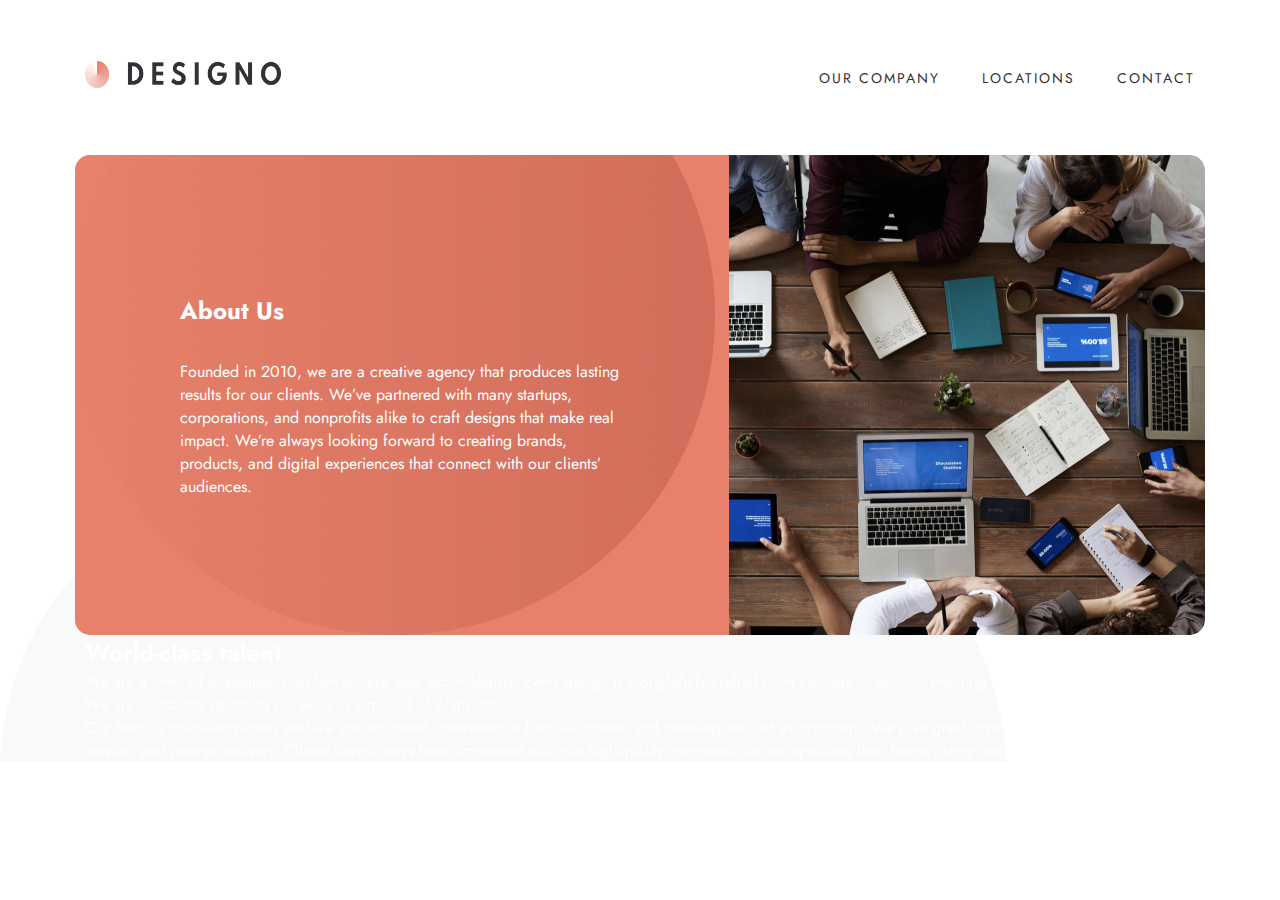
==== about.html @ 3beb3ca3 "finished making the GRAPHIC DESIGN page, started working on the OUR COMPANY link" ====
<!DOCTYPE html>
<html lang="en">

<head>
    <meta charset="UTF-8">
    <meta name="viewport" content="width=device-width, initial-scale=1.0">
    <title>Our Company</title>
    <link rel="preconnect" href="https://fonts.googleapis.com">
    <link rel="preconnect" href="https://fonts.gstatic.com" crossorigin>
    <link href="https://fonts.googleapis.com/css2?family=Jost:ital@0;1&display=swap" rel="stylesheet">
    <link rel="preconnect" href="https://fonts.googleapis.com">
    <link rel="preconnect" href="https://fonts.gstatic.com" crossorigin>
    <link href="https://fonts.googleapis.com/css2?family=Jost:ital,wght@0,500;1,500&display=swap" rel="stylesheet">
    <link rel="stylesheet" href="./style.css">
</head>

<body>
    <header class="header ">
        <section class="container flex">
            <a class="logo" href="./index.html"><img class="logo-header" src="./images/logo-header.png" alt="logo"></a>
            <nav>
                <ul class="menu header_menu flex">
                    <li><a href="./about.html">OUR COMPANY</a></li>
                    <li><a href="#">LOCATIONS</a></li>
                    <li><a href="#">CONTACT</a></li>
                </ul>
            </nav>
        </section>
    </header>
    <main class="main container-bg">
        <section class="container about flex">
            <div class="about__info flex">
                <h2>About Us</h2>
                <p>Founded in 2010, we are a creative agency that produces lasting results for our clients. We’ve
                    partnered with many
                    startups, corporations, and nonprofits alike to craft designs that make real impact. We’re always
                    looking forward to
                    creating brands, products, and digital experiences that connect with our clients’ audiences.</p>
            </div>
            <div class="about__bg">

            </div>
        </section>
        <section class="container talent flex">
            <div class="talent__bg">

            </div>
            <div class="talent__info">
                <h2>World-class talent</h2>
                <p>We are a crew of strategists, problem-solvers, and technologists. Every design is thoughtfully
                    crafted from concept to
                    launch, ensuring success in its given market. We are constantly updating our skills in a myriad of
                    platforms.</p>
                <p>Our team is multi-disciplinary and we are not merely interested in form — content and meaning are
                    just as important. We
                    give great importance to craftsmanship, service, and prompt delivery. Clients have always been
                    impressed with our
                    high-quality outcomes that encapsulates their brand’s story and mission.</p>
            </div>
        </section>
    </main>
    <!-- <footer class="footer">
        <section class="container">
            <article class="touch flex">
                <div class="touch__content">
                    <h2>Let’s talk about<br> your project</h2>
                    <p>Ready to take it to the next level? Contact us today and find out how our expertise can help your
                        business grow.
                    </p>
                </div>
                <a href="#">Get in touch</a>
            </article>
            <section class="container flex bt_line">
                <a class="logo" href="./index.html"><img class="logo-footer" src="./images/logo-footer.png"
                        alt="logo"></a>
                <ul class="menu footer__menu flex">
                    <li><a href="./about.html">OUR COMPANY</a></li>
                    <li><a href="#">LOCATIONS</a></li>
                    <li><a href="#">CONTACT</a></li>
                </ul>
            </section>
            <section class="info flex">
                <article class="info_item">
                    <h2>Designo Central Office</h2>
                    <p>3886 Wellington Street</p>
                    <p>Toronto, Ontario M9C 3J5</p>
                </article>
                <article class="info_item">
                    <h2>Contact Us (Central Office)</h2>
                    <p>P : +1 253-863-8967</p>
                    <p>M : contact@designo.co</p>
                </article>
                <article class="info_item social flex">
                    <a href="#"></a><a href="#"></a><a href="#"></a><a href="#"></a><a href="#"></a>
                </article>
            </section>
    </footer> -->
</body>

</html>
---- style.css ----
* {
  margin: 0;
  box-sizing: border-box;
}
body {
  font-family: "Jost", sans-serif;
  font-style: normal;
  font-weight: 400;
  color: #ffffff;
}
ul {
  list-style: none;
  padding-left: 0;
}
a {
  text-decoration: none;
  color: #333136;
}

.header .container {
  height: 155px;
}

.container {
  max-width: 1130px;
  padding-left: 10px;
  padding-right: 10px;
  margin-left: auto;
  margin-right: auto;
}
.flex {
  display: flex;
  justify-content: space-between;
  align-items: center;
  flex-wrap: wrap;
}
.menu a {
  text-transform: uppercase;
  font-size: 14px;
  line-height: 14px;
  letter-spacing: 2px;
}
.menu a:hover {
  text-decoration-line: underline;
}
.menu {
  gap: 42px;
}
.logo-header {
  width: 197px;
  height: 27px;
}
.main {
  max-width: 1440px;
  margin-left: auto;
  margin-right: auto;
  background-image: url(../images/bg-main.png);
  background-repeat: no-repeat;
  background-position: left top 320px;
}

.hero {
  border-radius: 15px;
  min-height: 640px;
  padding-left: 95px;
  padding-right: 95px;
  background: url(../images/mobile.png), url(../images/Oval.png) #e7816b;
  background-repeat: no-repeat;
  background-position: right bottom, right center;
}
.hero__content {
  max-width: 540px;
}
.hero__content h1 {
  min-height: 165px;
  color: #ffffff;
  font-size: 48px;
  font-weight: 500;
  line-height: 48px;
  margin-bottom: 11px;
}
.hero__content p {
  font-size: 16px;
  line-height: 24px;
  margin-bottom: 40px;
}
.hero__content a,
.touch a {
  color: #333136;
  font-size: 15px;
  font-weight: 500;
  line-height: normal;
  letter-spacing: 1px;
  text-transform: uppercase;
  width: 152px;
  height: 56px;
  padding-left: 24px;
  padding-right: 24px;
  border-radius: 8px;
  background-color: #fff;
  display: flex;
  justify-content: center;
  align-items: center;
}
.hero__content a:hover,
.touch a:hover {
  background: #ffad9b;
  color: #fff;
}
.products {
  min-height: 960px;
}
.products__content {
  width: 100%;
  display: flex;
  gap: 30px;
}

.product {
  min-width: 540px;
  width: 100%;
  height: 308px;
  border-radius: 15px;
  background-color: #000;
  display: flex;
  flex-direction: column;
  justify-content: center;
  align-items: center;
  gap: 24px;
}
.product__content-item.product {
  min-height: 640px;
  background-image: url(../images/web.png);
  background-repeat: no-repeat;
  background-position: center center;
}
div.product__content-item {
  display: flex;
  flex-direction: column;
  gap: 24px;
}
div.product__content-item article.product {
  background-repeat: no-repeat;
  background-position: center center;
}
div.product__content-item article.product:nth-child(1) {
  background-image: url(../images/app.jpg);
}
div.product__content-item article.product:nth-child(2) {
  background-image: url(../images/graphic.jpg);
}
.product h2 {
  font-size: 40px;
  font-weight: 500;
  line-height: 48px;
  letter-spacing: 2px;
  text-transform: uppercase;
}
.product a {
  font-weight: 500;
  line-height: normal;
  letter-spacing: 5px;
  text-transform: uppercase;
  color: #fff;
}
.product a h3 {
  font-size: 15px;
}
.props {
  column-gap: 30px;
}
.props__item {
  text-align: center;
  width: 350px;
  min-height: 792px;
}
.props__item img {
  margin-bottom: 48px;
}
.props__item h2 {
  color: #333136;
  font-size: 20px;
  font-weight: 500;
  line-height: 26px;
  letter-spacing: 5px;
  margin-bottom: 32px;
}
.props__item p {
  color: #333136;
  font-size: 16px;
  line-height: 26px;
}
.touch {
  height: 292px;
  max-width: 1110px;
  width: 100%;
  position: absolute;
  top: -220px;
  border-radius: 15px;
  background: url(../images/touch-bg.png), #e7816b;
  background-repeat: no-repeat;
  background-position: right center;
  padding-left: 94px;
  padding-right: 94px;
  flex-wrap: wrap;
}
.touch a {
  padding-right: 18px;
  padding-left: 18px;
}
.touch__content {
  width: 460px;
}
.touch__content h2 {
  font-size: 40px;
  font-weight: 500;
  line-height: 40px;
  margin-bottom: 12px;
}
.touch__content p {
  font-size: 16px;
  line-height: 26px;
}
.footer__menu li a {
  color: #fff;
}
.bt_line {
  padding-bottom: 40px;
  border-bottom: 1px solid rgba(255, 255, 255, 0.1);
}
.footer {
  background-color: #1d1c1e;
  min-height: 392px;
  position: relative;
  padding-top: 140px;
}
.info {
  justify-content: center;
  gap: 30px;
}
.info_item {
  width: 350px;
}
.info_item h2 {
  font-size: 16px;
  font-weight: 700;
  line-height: 26px;
  opacity: 0.5;
}
.info_item p {
  font-size: 16px;
  line-height: 26px;
  opacity: 0.5;
}
.info_item.social {
  height: 78px;
  justify-content: end;
  align-items: flex-end;
  gap: 18px;
}
.info_item.social > a {
  width: 24px;
  height: 24px;
  background-repeat: no-repeat;
  background-position: center;
}
.info_item.social > a:nth-child(1) {
  background-image: url(../images/fb.svg);
}
.info_item.social > a:nth-child(2) {
  background-image: url(../images/youtube.svg);
}
.info_item.social > a:nth-child(3) {
  background-image: url(../images/twiter.svg);
}
.info_item.social > a:nth-child(4) {
  background-image: url(../images/pin.svg);
}
.info_item.social > a:nth-child(5) {
  background-image: url(../images/instagram.svg);
}
.webdesign div.product__content-item {
  flex-direction: row;
}
.webdesign main .touch {
  margin: 0 auto;
  justify-content: center;
  align-items: center;
  text-align: center;
  position: static;
}
.webdesign main .touch h2 {
  font-size: 48px;
  line-height: 48px;
}
.webdesign .works__item {
  width: 350px;
  height: 478px;
  border-radius: 15px;
  background: #fdf3f0;
}
.webdesign .works {
  padding-top: 160px;
  justify-content: center;
  column-gap: 30px;
  row-gap: 32px;
}
.works__item.flex {
  flex-direction: column;
  justify-content: center;
}
.works__item div {
  flex-direction: column;
  justify-content: center;
  height: 158px;
  width: 100%;
  gap: 16px;
  border-bottom-left-radius: 15px;
  border-bottom-right-radius: 15px;
  transition: background 0.5s ease-in-out;
}
.works__item div:hover {
  background: #e7816b;
}
.works__item div:hover h3 {
  color: #fff;
}
.works__item div:hover p {
  color: #fff;
}
.works__item h3 {
  color: #e7816b;
  font-style: 20px;
  text-align: center;
  font-weight: 500;
  letter-spacing: 5px;
  line-height: 26px;
}
.works__item p {
  color: #333136;
  text-align: center;
  font-size: 16px;
  line-height: 26px;
  width: 286px;
}
.about {
  border-radius: 15px;
  background: #e7816b;
  height: 480px;
  background-image: url(../images/about/about-oval.png),
    url(../images/about/about.jpg);
  background-repeat: no-repeat;
  background-position: left center, right;
}
.about__info.flex {
  gap: 32px;
}
.about__info {
  max-width: 450px;
  margin-left: 95px;
}
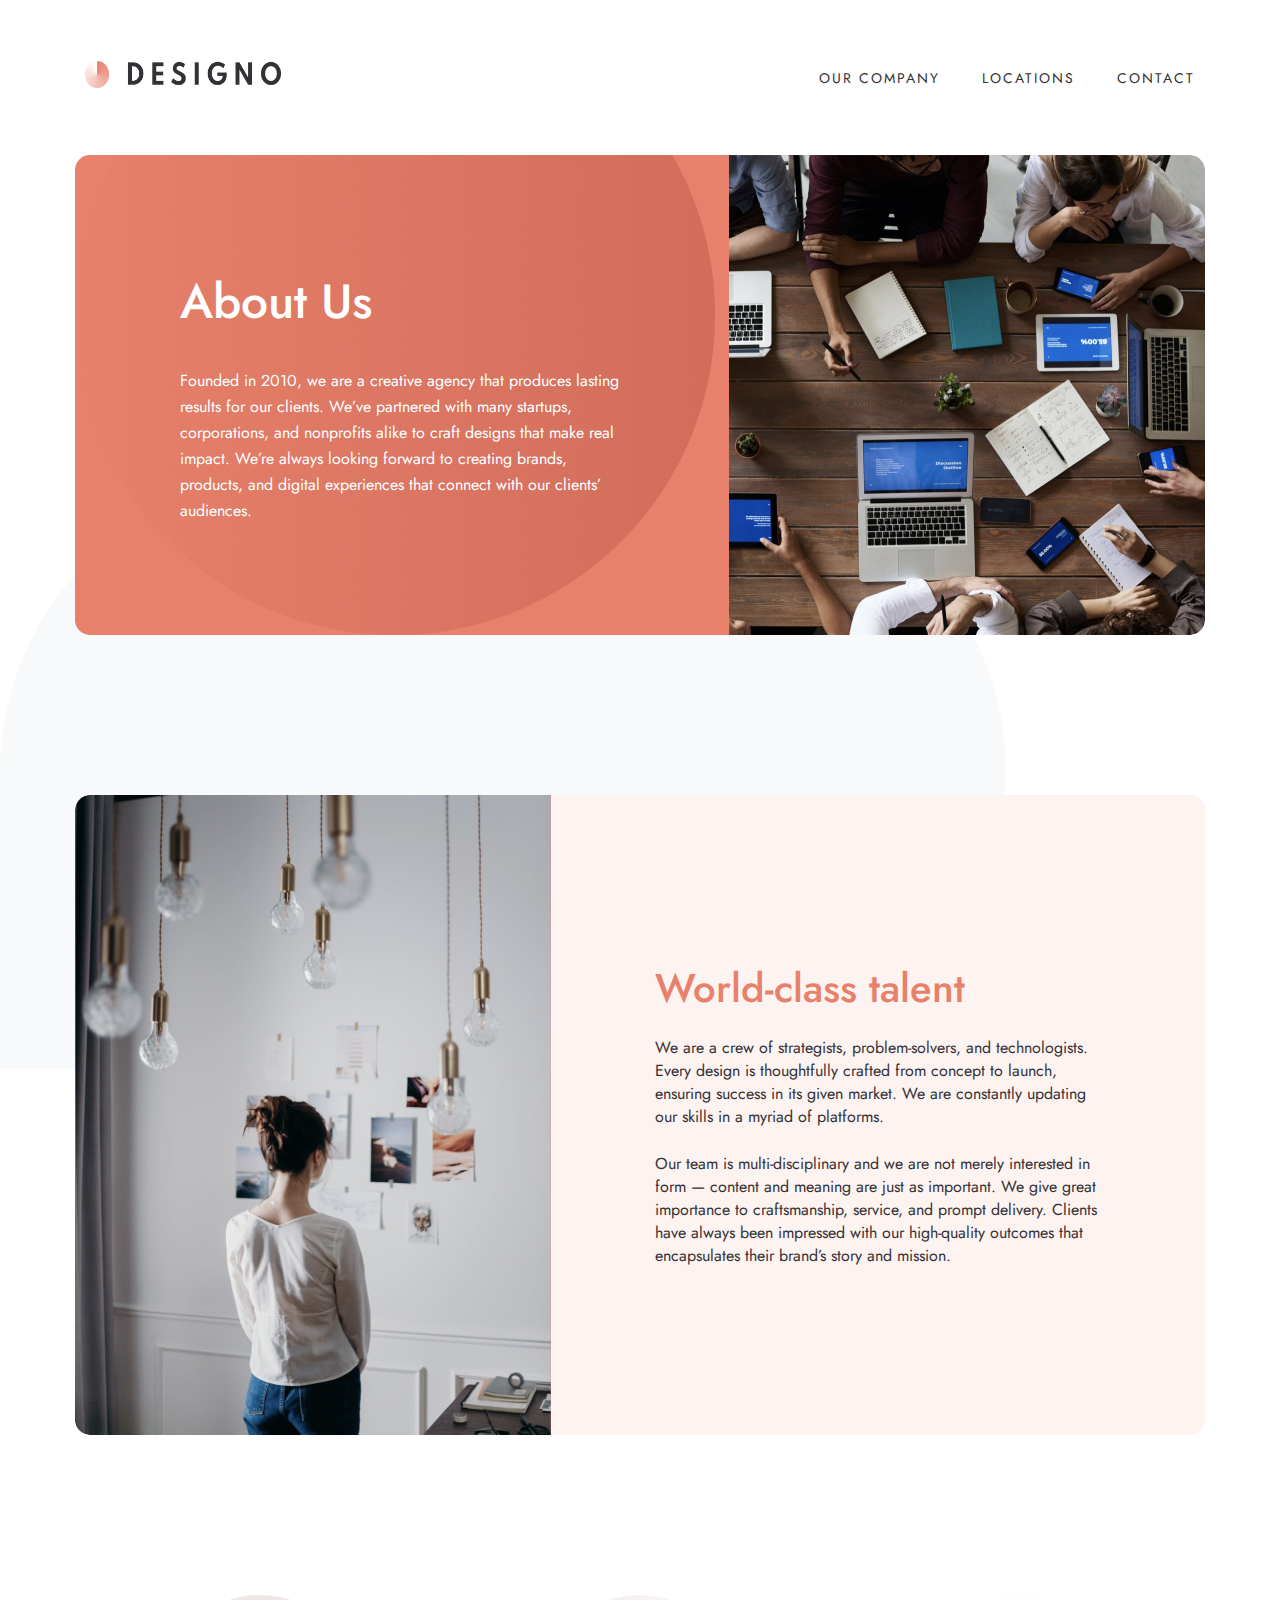
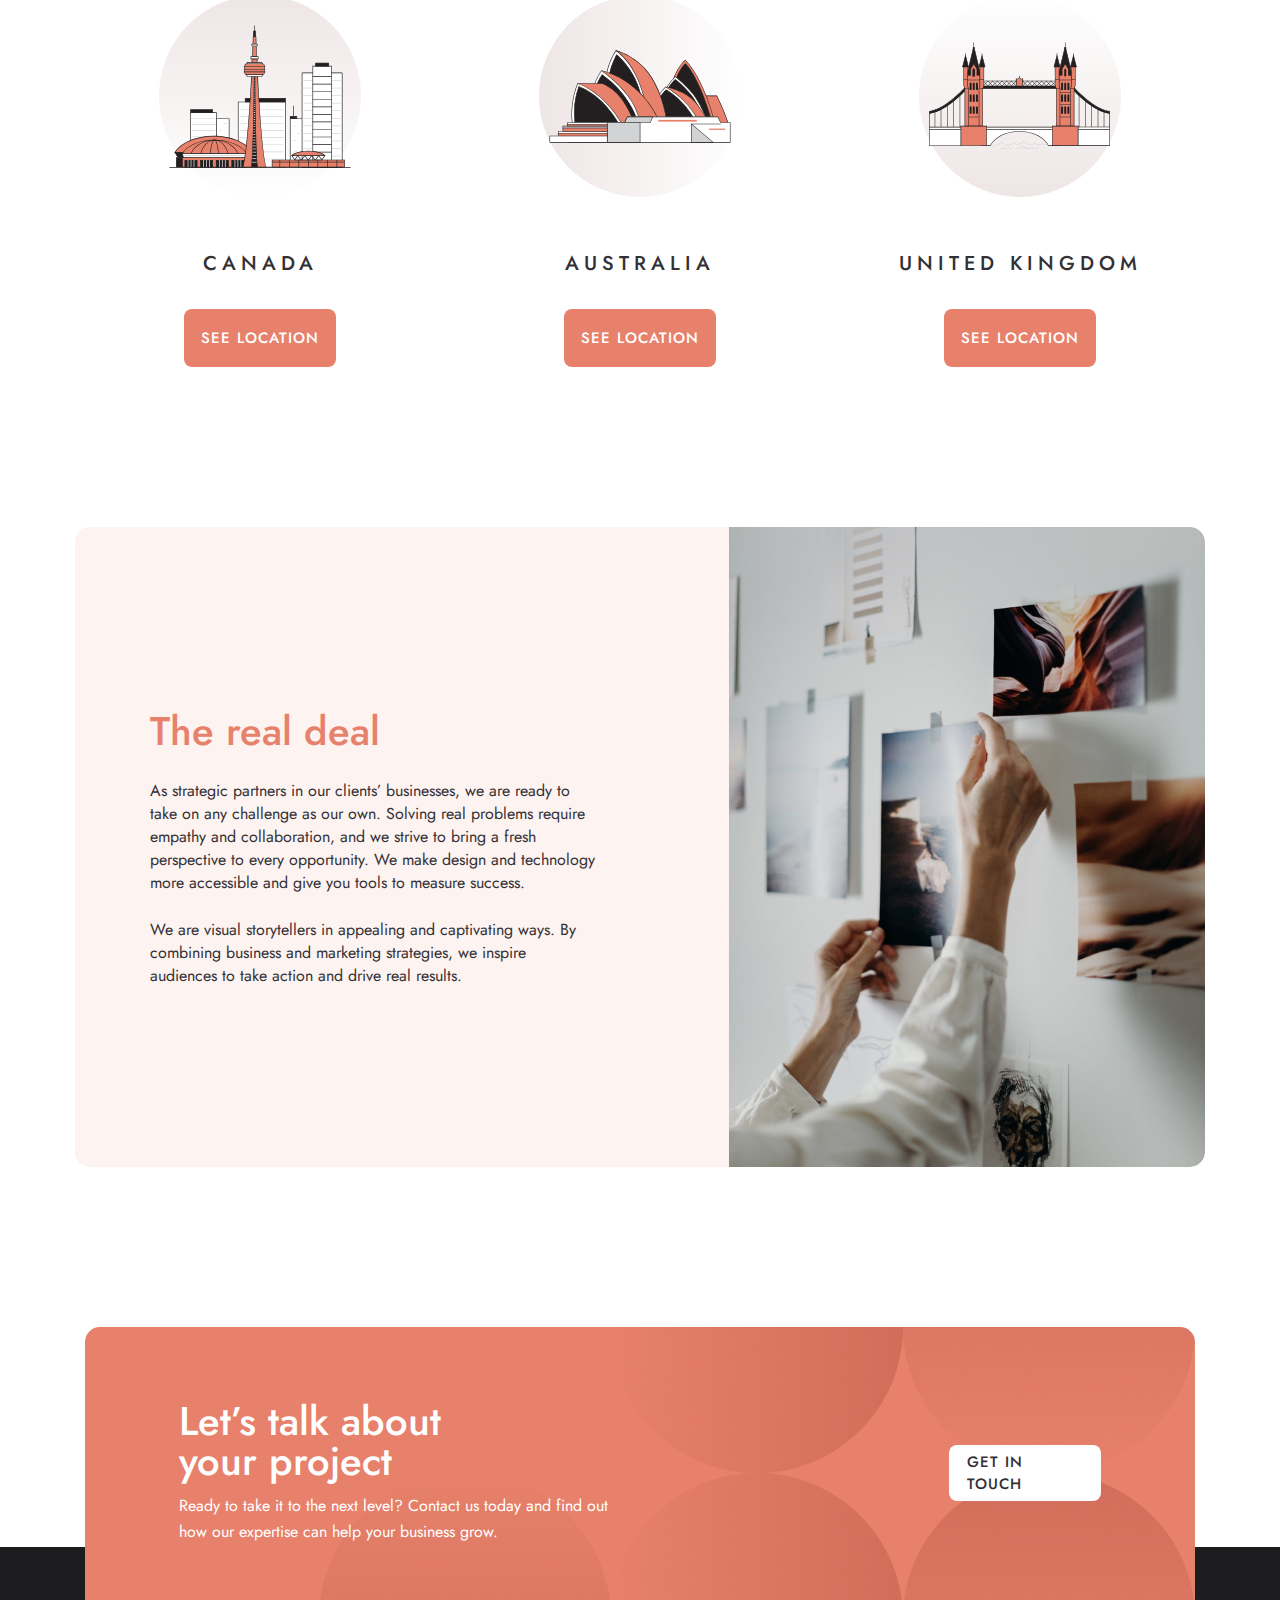
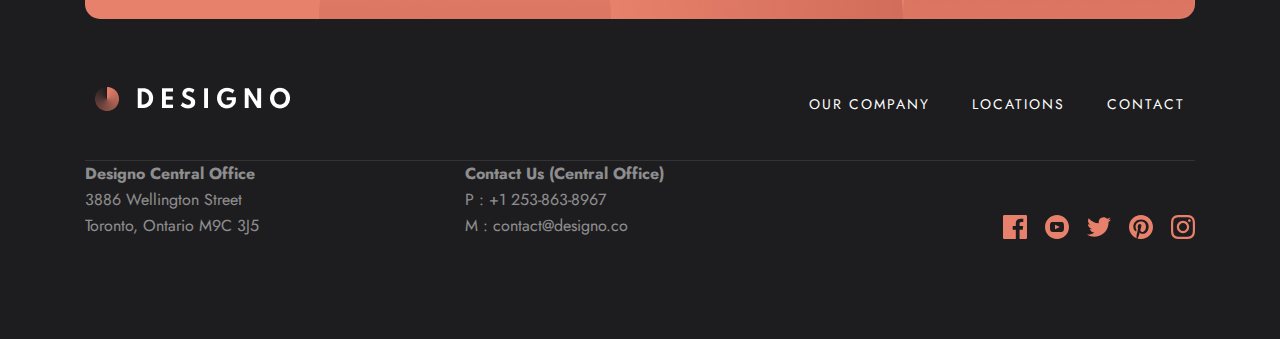
==== commit 3eead693: "created the OUR COMPANY page" ====
--- a/about.html
+++ b/about.html
@@ -45,7 +45,7 @@
             <div class="talent__bg">
 
             </div>
-            <div class="talent__info">
+            <div class="talent__info flex">
                 <h2>World-class talent</h2>
                 <p>We are a crew of strategists, problem-solvers, and technologists. Every design is thoughtfully
                     crafted from concept to
@@ -58,8 +58,41 @@
                     high-quality outcomes that encapsulates their brand’s story and mission.</p>
             </div>
         </section>
+        <section class="container geo flex">
+            <article class="geo__item">
+                <img src="./images/about/canada.svg" alt="">
+                <h3>CANADA</h3>
+                <a href="">SEE LOCATION</a>
+            </article>
+            <article class="geo__item">
+                <img src="./images/about/australia.svg" alt="">
+                <h3>AUSTRALIA</h3>
+                <a href="">SEE LOCATION</a>
+            </article>
+            <article class="geo__item">
+                <img src="./images/about/ukd.svg" alt="">
+                <h3>UNITED KINGDOM</h3>
+                <a href="">SEE LOCATION</a>
+            </article>
+        </section>
+        <section class="container deal flex">
+            <div class="deal__bg">
+
+            </div>
+            <div class="deal__info flex">
+                <h2>The real deal</h2>
+                <p>As strategic partners in our clients’ businesses, we are ready to take on any challenge as our own.
+                    Solving real
+                    problems require empathy and collaboration, and we strive to bring a fresh perspective to every
+                    opportunity. We make
+                    design and technology more accessible and give you tools to measure success.</p>
+                <p>We are visual storytellers in appealing and captivating ways. By combining business and marketing
+                    strategies, we inspire
+                    audiences to take action and drive real results.</p>
+            </div>
+        </section>
     </main>
-    <!-- <footer class="footer">
+    <footer class="footer">
         <section class="container">
             <article class="touch flex">
                 <div class="touch__content">
@@ -94,7 +127,7 @@
                     <a href="#"></a><a href="#"></a><a href="#"></a><a href="#"></a><a href="#"></a>
                 </article>
             </section>
-    </footer> -->
+    </footer>
 </body>
 
 </html>--- a/style.css
+++ b/style.css
@@ -351,6 +351,7 @@
     url(../images/about/about.jpg);
   background-repeat: no-repeat;
   background-position: left center, right;
+  margin-bottom: 160px;
 }
 .about__info.flex {
   gap: 32px;
@@ -359,3 +360,96 @@
   max-width: 450px;
   margin-left: 95px;
 }
+.about__info h2 {
+  font-size: 48px;
+  font-weight: 500;
+}
+.about__info p {
+  font-style: 16px;
+  line-height: 26px;
+}
+.talent,
+.deal {
+  border-radius: 15px;
+  background-color: #fdf3f0;
+  gap: 94px;
+  background-image: url(../images/about/talent.jpg);
+  background-repeat: no-repeat;
+  background-position: left center;
+  margin-bottom: 160px;
+}
+.talent__info,
+.deal__info {
+  max-width: 540px;
+  width: 100%;
+  flex-direction: column;
+  align-items: start;
+  gap: 24px;
+}
+.talent__info p,
+.deal__info p {
+  max-width: 445px;
+  color: #333136;
+}
+.talent__info h2,
+.deal__info h2 {
+  max-width: 445px;
+  color: #e7816b;
+  font-size: 40px;
+  font-weight: 500;
+  line-height: 48px;
+}
+.talent__bg,
+.deal__bg {
+  max-width: 475px;
+  height: 640px;
+  width: 100%;
+}
+.deal__bg {
+  order: 1;
+}
+.deal {
+  background-image: url(../images/about/deal.png);
+  background-position: right center;
+}
+.deal.flex {
+  justify-content: start;
+  margin-bottom: 380px;
+}
+.deal__info {
+  padding-left: 65px;
+}
+.geo {
+  margin-bottom: 160px;
+}
+.geo__item img {
+  margin-bottom: 48px;
+}
+.geo__item h3 {
+  color: #333136;
+  text-align: center;
+  font-size: 20px;
+  line-height: 26px;
+  font-weight: 500;
+  letter-spacing: 5px;
+  margin-bottom: 32px;
+  text-transform: uppercase;
+  width: 350px;
+}
+.geo__item {
+  text-align: center;
+}
+.geo__item a {
+  color: #fff;
+  text-align: center;
+  font-size: 15px;
+  font-weight: 500;
+  letter-spacing: 1px;
+  background-color: #e7816b;
+  padding: 18px 17px;
+  border-radius: 8px;
+  display: inline-block;
+}
+.geo__item a:hover {
+  background-color: #ffad9b;
+}
